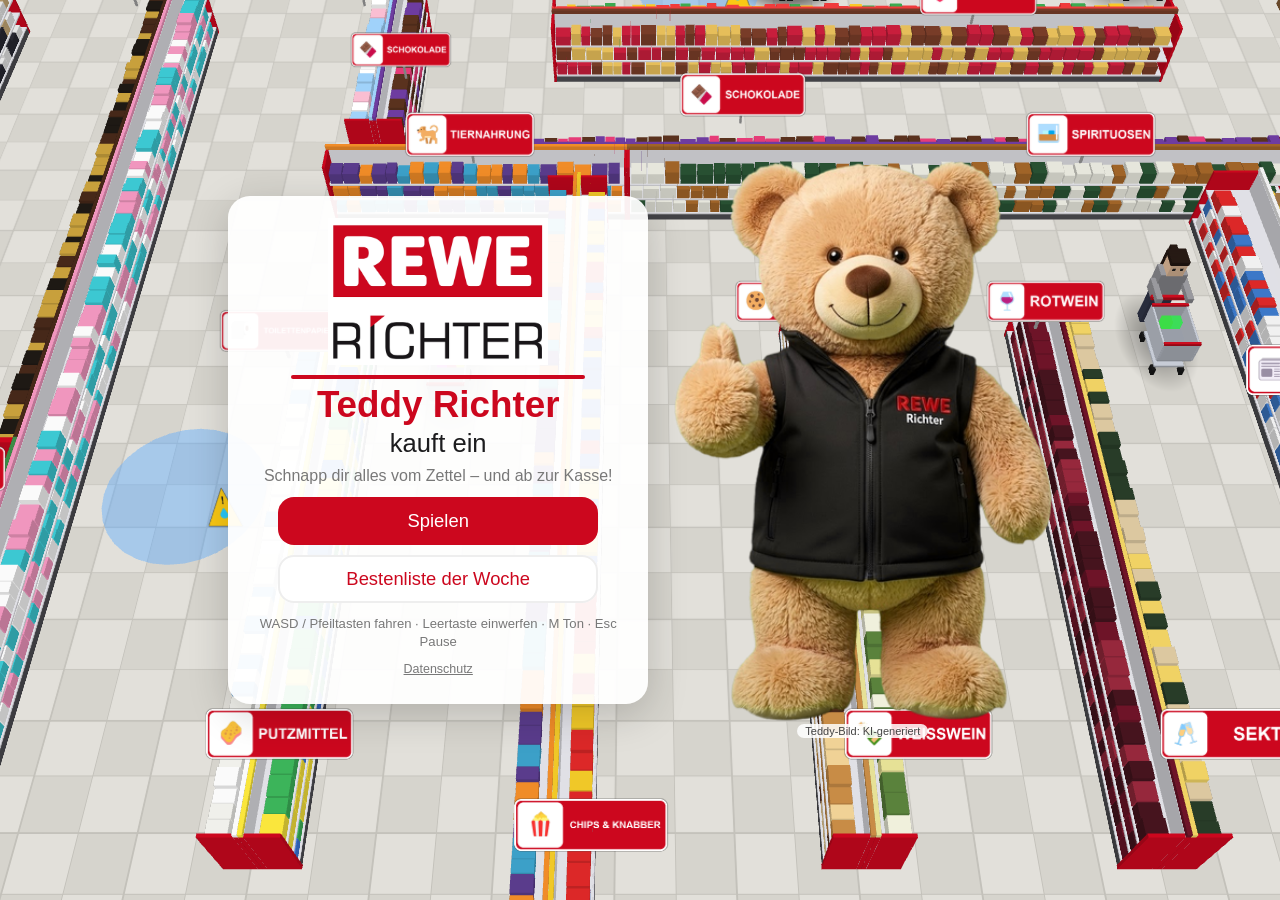
==== index.html @ 95f9fb53 "Spiel aktualisiert 2026-11-13 15:32" ====
<!doctype html>
<html lang="de">
<head>
<meta charset="utf-8">
<meta name="viewport" content="width=device-width, initial-scale=1, maximum-scale=1, user-scalable=no, viewport-fit=cover">
<meta name="theme-color" content="#cc071e">
<title>Teddy Richter kauft ein</title>
<meta name="description" content="Das Einkaufsspiel vom REWE Richter: Hilf Teddy, den Einkaufszettel abzuarbeiten – und ab zur Kasse!">
<meta property="og:title" content="Teddy Richter kauft ein">
<meta property="og:description" content="Das Einkaufsspiel vom REWE Richter. Wer ist diese Woche am schnellsten?">
<meta property="og:image" content="img/teddy-daumen.png">
<link rel="icon" href="img/icons/baecker.png">
<link rel="stylesheet" href="css/style.css">
<script type="importmap">
{ "imports": { "three": "./js/vendor/three.module.min.js" } }
</script>
</head>
<body>
<div id="game"></div>

<!-- HUD im Spiel -->
<div id="hud" class="hidden">
  <div id="timer">00:00.0</div>
  <button id="btn-pause" class="hud-btn" aria-label="Pause">II</button>
  <button id="btn-mute" class="hud-btn" aria-label="Ton an/aus">🔊</button>
  <div id="list-panel"></div>
  <div id="banner" class="hidden"></div>
  <div id="prompt" class="hidden"></div>
</div>

<!-- Touch-Steuerung -->
<div id="touch" class="hidden">
  <div id="stick"><div id="stick-knob"></div></div>
  <button id="btn-throw"><img id="throw-icon" alt=""><span>Einwerfen</span></button>
</div>

<!-- Bildschirme -->
<div id="screen-loading" class="screen center">
  <div class="card small"><img src="img/logo.png" class="logo" alt="REWE Richter"><p id="loading-text">Markt wird aufgebaut …</p></div>
</div>

<div id="screen-menu" class="screen hidden">
  <div class="menu-wrap">
    <div class="card menu-card">
      <img src="img/logo.png" class="logo" alt="REWE Richter">
      <div class="red-rule"></div>
      <h1>Teddy Richter</h1>
      <h2>kauft ein</h2>
      <p class="sub">Schnapp dir alles vom Zettel – und ab zur Kasse!</p>
      <button class="btn red" data-go="setup">Spielen</button>
      <button class="btn white" data-go="scores">Bestenliste der Woche</button>
      <p class="hint desktop-only">WASD / Pfeiltasten fahren · Leertaste einwerfen · M Ton · Esc Pause</p>
      <p class="hint touch-only">Links lenken · rechts einwerfen</p>
      <p class="legal"><span id="impressum-wrap"><a id="link-impressum" target="_blank" rel="noopener">Impressum</a> · </span><a href="datenschutz.html" target="_blank">Datenschutz</a></p>
    </div>
    <figure class="teddy-fig menu-teddy">
      <img src="img/teddy-daumen.png" alt="Teddy Richter zeigt Daumen hoch">
      <figcaption class="ki">Teddy-Bild: KI-generiert</figcaption>
    </figure>
  </div>
</div>

<div id="screen-setup" class="screen hidden center">
  <div class="card setup-card">
    <div class="setup-top">
      <figure class="teddy-fig setup-teddy">
        <img src="img/teddy-zeigt.png" alt="Teddy Richter">
        <figcaption class="ki">Teddy-Bild: KI-generiert</figcaption>
      </figure>
      <div>
        <p class="muted">Deine Spielfigur</p>
        <h1>Teddy Richter</h1>
        <p>Das Maskottchen vom REWE Richter schnappt sich heute selbst den Wagen.</p>
        <p>Hilf Teddy, den Einkaufszettel abzuarbeiten – und zwar flott!</p>
      </div>
    </div>
    <p class="muted center-text">Schwierigkeit</p>
    <div id="diff-buttons" class="row"></div>
    <div class="row">
      <button class="btn grey small-btn" data-go="menu">Zurück</button>
      <button class="btn red" id="btn-go">Los geht's!</button>
    </div>
    <p id="setup-error" class="error hidden"></p>
  </div>
</div>

<div id="screen-list" class="screen hidden center dim">
  <div class="list-layout">
    <div id="list-big"></div>
    <div class="list-info">
      <h1>Dein Einkaufszettel</h1>
      <p>Sammle alle Artikel ein und fahre dann so schnell wie möglich durch eine Kasse.</p>
      <p>Jeder fehlende, falsche oder doppelte Artikel kostet 10 Strafsekunden.</p>
      <p>Achte auf Durchsagen – Angebote bringen 5 Sekunden Bonus!</p>
      <button class="btn red" id="btn-start">Start!</button>
    </div>
  </div>
</div>

<div id="screen-countdown" class="screen hidden center nopointer"><div id="count"></div></div>

<div id="screen-pause" class="screen hidden center dim">
  <div class="card small">
    <h1>Pause</h1>
    <button class="btn red" id="btn-resume">Weiter</button>
    <button class="btn grey" id="btn-quit">Zum Hauptmenü</button>
  </div>
</div>

<div id="screen-receipt" class="screen hidden dim">
  <div class="receipt-layout">
    <div id="receipt"></div>
    <div class="receipt-side">
      <h1>Geschafft!</h1>
      <p id="final-time" class="final"></p>
      <p id="check-state" class="muted-light"></p>
      <div id="name-box" class="hidden">
        <label for="name-input">Dein Name für die Bestenliste:</label>
        <input id="name-input" maxlength="14" autocomplete="off" autocapitalize="words" spellcheck="false" placeholder="Spitzname">
        <p id="name-error" class="error hidden"></p>
        <button class="btn red" id="btn-save">Eintragen</button>
      </div>
      <button class="btn grey" id="btn-skip">Ohne Eintrag weiter</button>
      <figure class="teddy-fig receipt-teddy">
        <img src="img/teddy-daumen.png" alt="">
        <figcaption class="ki">Teddy-Bild: KI-generiert</figcaption>
      </figure>
    </div>
  </div>
</div>

<div id="screen-scores" class="screen hidden center dim">
  <div class="card scores-card">
    <div class="scores-head">Bestenliste der Woche</div>
    <div id="score-tabs" class="row"></div>
    <div id="score-table"></div>
    <p id="week-info" class="muted center-text"></p>
    <div class="row">
      <button class="btn grey" data-go="menu">Hauptmenü</button>
      <button class="btn red" id="btn-again">Nochmal spielen</button>
    </div>
  </div>
</div>

<script type="module" src="js/main.js"></script>
</body>
</html>
---- css/style.css ----
:root {
  --red: #cc071e;
  --red-dark: #a30418;
  --paper: #fcfaf4;
  --dark: #1c1c1e;
  --grey: #787878;
  --bg: #ebe9e4;
  --yellow: #ffe178;
}
* { box-sizing: border-box; -webkit-tap-highlight-color: transparent; }
html, body { margin: 0; height: 100%; overflow: hidden; background: var(--bg); color: var(--dark);
  font-family: "Open Sans", "Segoe UI", Arial, sans-serif; touch-action: none; user-select: none; -webkit-user-select: none; }
#game { position: fixed; inset: 0; }
#game canvas { display: block; width: 100%; height: 100%; }
.hidden { display: none !important; }

/* Bildschirme */
.screen { position: fixed; inset: 0; z-index: 10; overflow-y: auto; overflow-x: hidden; padding: 16px; padding-top: max(16px, env(safe-area-inset-top)); }
.screen.center { display: flex; align-items: center; justify-content: center; }
.screen.dim { background: rgba(0, 0, 0, .5); }
.nopointer { pointer-events: none; }
.card { background: rgba(255, 255, 255, .94); border-radius: 22px; padding: 22px 26px; box-shadow: 0 10px 40px rgba(0,0,0,.18); text-align: center; }
.card.small { max-width: 360px; width: 100%; }
.logo { width: 220px; max-width: 70%; display: block; margin: 0 auto; }
.red-rule { height: 4px; background: var(--red); margin: 10px auto 6px; width: 80%; border-radius: 2px; }
h1 { color: var(--red); font-weight: 600; font-size: 2.3rem; margin: .1em 0; line-height: 1.1; }
h2 { font-weight: 400; font-size: 1.6rem; margin: 0 0 .3em; }
p { margin: .4em 0; line-height: 1.35; }
.sub, .muted { color: var(--grey); }
.muted-light { color: #ddd; }
.center-text { text-align: center; }
.hint { color: var(--grey); font-size: .82rem; margin-top: 12px; }
.legal { font-size: .78rem; margin-top: 10px; color: var(--grey); }
.legal a { color: var(--grey); }
.error { color: var(--red); font-weight: 600; }

.btn { display: block; width: 100%; max-width: 320px; margin: 10px auto; padding: 13px 18px; font-size: 1.15rem;
  border: none; border-radius: 16px; cursor: pointer; font-family: inherit; transition: transform .08s, filter .15s; }
.btn:active { transform: scale(.97); }
.btn:hover { filter: brightness(1.06); }
.btn.red { background: var(--red); color: #fff; }
.btn.white { background: #fff; color: var(--red); box-shadow: inset 0 0 0 2px #eee; }
.btn.grey { background: #c4c4c4; color: #333; }
.btn.small-btn { max-width: 140px; }
.btn:disabled { opacity: .5; cursor: default; }
.row { display: flex; gap: 10px; justify-content: center; flex-wrap: wrap; }
.row .btn { margin: 6px 0; flex: 1 1 120px; }
.diff { background: #fff; color: #333; box-shadow: inset 0 0 0 2px #e4e4e4; }
.diff.on { background: var(--red); color: #fff; box-shadow: none; }

/* Hauptmenü */
.menu-wrap { min-height: 100%; display: flex; align-items: center; justify-content: center; gap: 2vw; }
.menu-card { width: 420px; max-width: 100%; }
.teddy-fig { margin: 0; text-align: center; }
.teddy-fig img { display: block; max-width: 100%; margin: 0 auto; }
.ki { display: inline-block; font-size: 11px; background: rgba(255,255,255,.85); color: #444; border-radius: 10px; padding: 1px 8px; margin-top: 2px; }
.menu-teddy img { height: min(78vh, 560px); animation: wobble 3s ease-in-out infinite; transform-origin: 50% 100%; }
@keyframes wobble { 0%, 100% { transform: rotate(-2deg); } 50% { transform: rotate(2deg); } }

/* Auswahl */
.setup-card { max-width: 680px; width: 100%; }
.setup-top { display: flex; gap: 18px; align-items: center; text-align: left; margin-bottom: 10px; }
.setup-teddy { background: #ffeca8; border-radius: 22px; padding: 10px; flex: 0 0 auto; }
.setup-teddy img { height: 210px; }

/* Zettel */
.list-layout { display: flex; gap: 28px; align-items: center; flex-wrap: wrap; justify-content: center; }
.list-info { max-width: 380px; color: #fff; }
.list-info h1 { color: #fff; }
.paper { background: var(--paper); border-radius: 6px; box-shadow: 0 6px 24px rgba(0,0,0,.25); min-width: 260px; overflow: hidden; }
.paper .head { background: var(--red); color: #fff; font-weight: 700; font-size: 1.4rem; text-align: center; padding: 10px; font-family: Arial, sans-serif; letter-spacing: .02em; }
.paper ul { list-style: none; margin: 0; padding: 8px 14px 4px; }
.paper li { display: flex; align-items: center; gap: 10px; padding: 4px 0; font-weight: 700; font-family: Arial, sans-serif; font-size: 1.12rem; }
.paper li img { width: 26px; height: 26px; }
.paper .box { width: 24px; height: 24px; border: 3px solid #222; border-radius: 2px; flex: 0 0 auto; position: relative; }
.paper li.done .box::after { content: ""; position: absolute; left: 3px; top: -8px; width: 10px; height: 20px; border: solid #1e963c; border-width: 0 5px 5px 0; transform: rotate(40deg); }
.paper li.done .name { text-decoration: line-through; color: #888; }
.paper li.wrong { color: var(--red); font-weight: 400; }
.paper .wrong-head { color: var(--red); font-weight: 700; font-size: .95rem; padding: 6px 0 0; }
.paper .count { margin-left: auto; color: var(--red); }
.paper .foot { text-align: right; color: var(--grey); font-weight: 700; padding: 0 12px 8px; font-family: Arial, sans-serif; }

/* HUD */
#hud { position: fixed; inset: 0; pointer-events: none; z-index: 5; }
#timer { position: absolute; left: 12px; top: max(12px, env(safe-area-inset-top)); background: rgba(255,255,255,.93); color: var(--red);
  font-size: 2.1rem; padding: 2px 18px; border-radius: 18px; font-variant-numeric: tabular-nums; }
.hud-btn { pointer-events: auto; position: absolute; top: max(12px, env(safe-area-inset-top)); width: 46px; height: 46px; border-radius: 14px;
  border: none; background: rgba(255,255,255,.93); font-size: 1.2rem; font-weight: 700; color: #333; cursor: pointer; }
#btn-pause { left: 200px; }
#btn-mute { left: 252px; }
#list-panel { position: absolute; right: 12px; top: max(12px, env(safe-area-inset-top)); transform-origin: top right; }
#list-panel .paper { min-width: 230px; }
#list-panel .paper li { font-size: 1rem; padding: 2px 0; }
#banner { position: absolute; left: 50%; top: 80px; transform: translateX(-50%); background: var(--red); color: #fff; padding: 8px 22px;
  border-radius: 22px; font-size: 1.1rem; font-weight: 600; text-align: center; max-width: 92vw; }
#prompt { position: absolute; left: 50%; bottom: 26px; transform: translateX(-50%); background: rgba(20,20,20,.8); color: #fff;
  padding: 8px 22px; border-radius: 22px; font-size: 1.2rem; white-space: nowrap; }

/* Touch */
#touch { position: fixed; inset: 0; z-index: 6; pointer-events: none; }
#stick { pointer-events: auto; position: absolute; left: 22px; bottom: max(26px, env(safe-area-inset-bottom)); width: 150px; height: 150px;
  border-radius: 50%; background: rgba(255,255,255,.35); border: 3px solid rgba(255,255,255,.7); touch-action: none; }
#stick-knob { position: absolute; left: 45px; top: 45px; width: 60px; height: 60px; border-radius: 50%; background: rgba(204,7,30,.85); box-shadow: 0 2px 8px rgba(0,0,0,.3); }
#btn-throw { pointer-events: auto; position: absolute; right: 22px; bottom: max(30px, env(safe-area-inset-bottom)); width: 120px; height: 120px;
  border-radius: 50%; border: 4px solid #fff; background: var(--red); color: #fff; font-weight: 700; font-size: .95rem; touch-action: none;
  display: flex; flex-direction: column; align-items: center; justify-content: center; gap: 2px; opacity: .55; }
#btn-throw.ready { opacity: 1; box-shadow: 0 0 0 6px rgba(255,225,120,.8); }
#btn-throw img { width: 44px; height: 44px; }
#btn-throw img:not([src]) { display: none; }
body.touch #prompt { bottom: auto; top: 128px; font-size: 1rem; }

/* Countdown */
#count { font-size: 9rem; color: var(--red); font-weight: 700; text-shadow: 0 4px 0 #fff, 0 0 30px rgba(255,255,255,.8); }
#count.pop { animation: pop .35s ease-out; }
@keyframes pop { from { transform: scale(1.5); } to { transform: scale(1); } }

/* Kassenbon */
.receipt-layout { min-height: 100%; display: flex; gap: 30px; align-items: center; justify-content: center; flex-wrap: wrap; }
#receipt { background: var(--paper); width: 360px; max-width: 100%; padding: 22px 20px 18px; font-family: Consolas, "Courier New", monospace;
  font-size: .98rem; position: relative; filter: drop-shadow(0 6px 20px rgba(0,0,0,.3));
  -webkit-mask: radial-gradient(circle at 8px 0, transparent 7px, #000 8px) 0 0 / 16px 51% repeat-x, radial-gradient(circle at 8px 100%, transparent 7px, #000 8px) 0 100% / 16px 51% repeat-x;
  mask: radial-gradient(circle at 8px 0, transparent 7px, #000 8px) 0 0 / 16px 51% repeat-x, radial-gradient(circle at 8px 100%, transparent 7px, #000 8px) 0 100% / 16px 51% repeat-x; }
#receipt .logo { width: 170px; }
#receipt .title { text-align: center; color: var(--grey); font-weight: 700; margin: 8px 0 10px; font-size: .9rem; }
#receipt hr { border: none; border-top: 2px dashed #aaa; margin: 8px 0; }
#receipt .line { display: flex; gap: 8px; align-items: baseline; padding: 2px 0; }
#receipt .line .sym { width: 18px; font-weight: 700; }
#receipt .line .amt { margin-left: auto; font-weight: 700; white-space: nowrap; }
#receipt .bad { color: var(--red); }
#receipt .good { color: #1e963c; }
#receipt .total { background: var(--red); color: #fff; display: flex; justify-content: space-between; padding: 10px 12px; font-size: 1.35rem; font-weight: 700; margin-top: 10px; }
.receipt-side { color: #fff; max-width: 360px; width: 100%; text-align: center; }
.receipt-side h1 { color: #fff; font-size: 2.6rem; }
.final { font-size: 1.8rem; color: var(--yellow); margin: 0 0 8px; }
.receipt-side label { display: block; margin: 10px 0 6px; }
#name-input { width: 100%; max-width: 320px; font-size: 1.3rem; padding: 10px 14px; border-radius: 14px; border: none; text-align: center; font-family: inherit; }
.receipt-teddy img { height: 190px; margin-top: 10px; }

/* Bestenliste */
.scores-card { max-width: 520px; width: 100%; padding: 0 0 16px; overflow: hidden; }
.scores-head { background: var(--red); color: #fff; font-weight: 700; font-size: 1.5rem; padding: 14px; font-family: Arial, sans-serif; }
.scores-card .row { padding: 6px 16px 0; }
#score-table { padding: 6px 16px; min-height: 120px; }
#score-table table { width: 100%; border-collapse: collapse; font-size: 1.08rem; }
#score-table td { padding: 6px 4px; border-bottom: 1px solid #eee; }
#score-table td.rank { width: 36px; font-weight: 700; text-align: left; }
#score-table td.name { text-align: left; font-weight: 600; }
#score-table td.ok { color: var(--grey); font-size: .9rem; }
#score-table td.time { text-align: right; font-weight: 700; font-variant-numeric: tabular-nums; }
#score-table tr.me { background: #fff1b8; }
#score-table .empty { color: var(--grey); padding: 30px 0; }

.touch-only { display: none; }
body.touch .touch-only { display: block; }
body.touch .desktop-only { display: none; }

/* Handy */
@media (max-width: 760px), (max-height: 520px) {
  h1 { font-size: 1.8rem; }
  .menu-wrap { flex-direction: column-reverse; gap: 0; }
  .menu-teddy img { height: 26vh; }
  .menu-card { padding: 16px; }
  .logo { width: 160px; }
  .setup-top { flex-direction: column; text-align: center; }
  .setup-teddy img { height: 150px; }
  #timer { font-size: 1.5rem; padding: 2px 12px; }
  #btn-pause { left: 12px; top: calc(max(12px, env(safe-area-inset-top)) + 50px); width: 40px; height: 40px; }
  #btn-mute { left: 58px; top: calc(max(12px, env(safe-area-inset-top)) + 50px); width: 40px; height: 40px; }
  #list-panel { transform: scale(.68); }
  /* Durchsage und Hinweis unten über der Steuerung, damit der Zettel oben frei bleibt */
  #banner { top: auto; bottom: calc(max(26px, env(safe-area-inset-bottom)) + 210px); font-size: .9rem; width: max-content; }
  body.touch #prompt { top: auto; bottom: calc(max(26px, env(safe-area-inset-bottom)) + 165px); }
  #receipt { width: 320px; font-size: .88rem; }
  .receipt-teddy { display: none; }
  .list-layout { gap: 12px; }
}
@media (max-height: 520px) and (orientation: landscape) {
  .menu-wrap { flex-direction: row; }
  .menu-teddy img { height: 70vh; }
  #list-panel { transform: scale(.6); }
  /* Querformat: Durchsage links neben dem Zettel, Hinweis unten zwischen Joystick und Knopf */
  #banner { left: 112px; right: 170px; bottom: auto; top: 12px; transform: none; width: auto; max-width: none; }
  body.touch #prompt { bottom: 20px; }
}
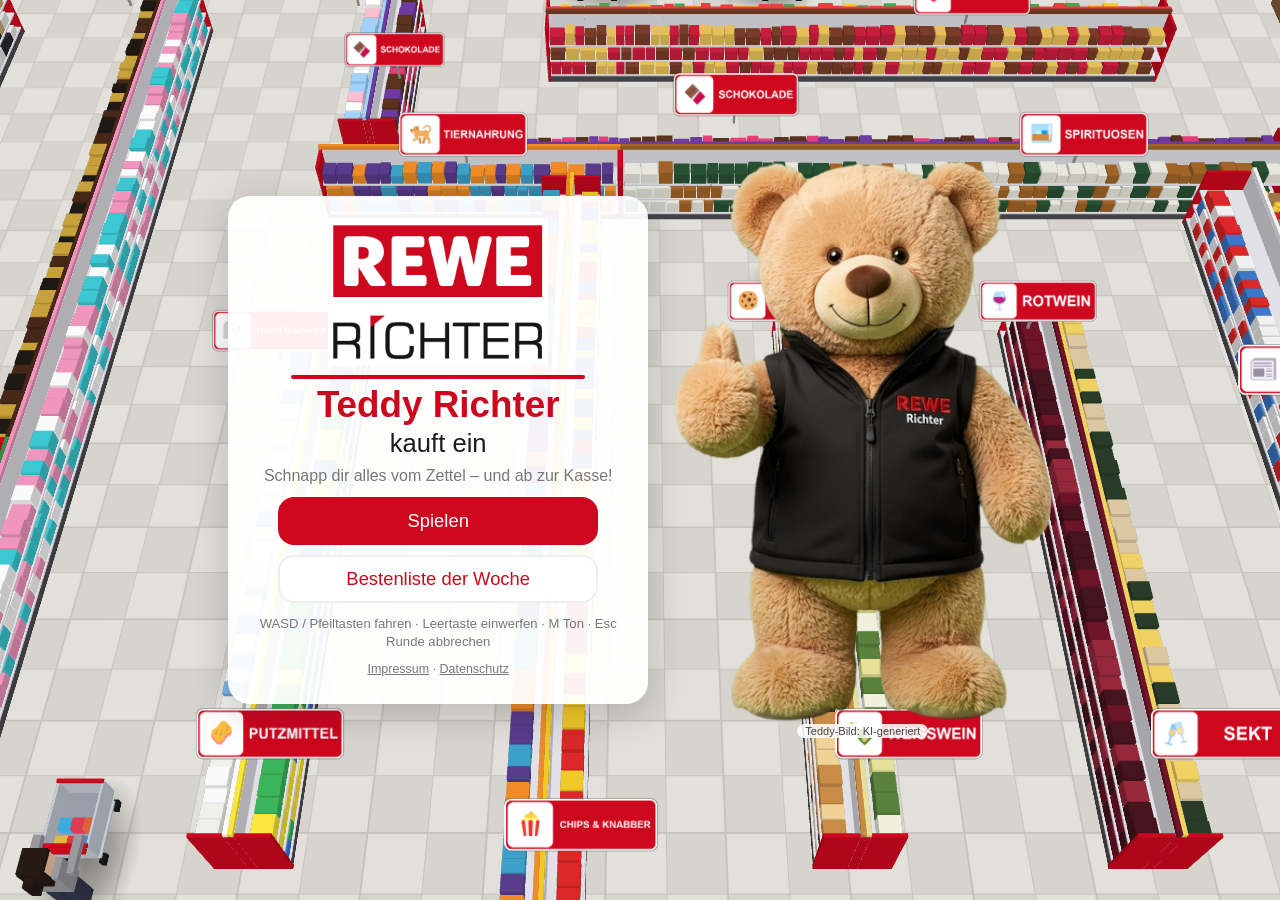
==== commit 22902247: "Keine Pause mehr: ✕ fragt nur nach Abbrechen, die Uhr läuft weiter" ====
--- a/index.html
+++ b/index.html
@@ -21,7 +21,7 @@
 <!-- HUD im Spiel -->
 <div id="hud" class="hidden">
   <div id="timer">00:00.0</div>
-  <button id="btn-pause" class="hud-btn" aria-label="Pause">II</button>
+  <button id="btn-pause" class="hud-btn" aria-label="Runde abbrechen">✕</button>
   <button id="btn-mute" class="hud-btn" aria-label="Ton an/aus">🔊</button>
   <div id="list-panel"></div>
   <div id="banner" class="hidden"></div>
@@ -49,7 +49,7 @@
       <p class="sub">Schnapp dir alles vom Zettel – und ab zur Kasse!</p>
       <button class="btn red" data-go="setup">Spielen</button>
       <button class="btn white" data-go="scores">Bestenliste der Woche</button>
-      <p class="hint desktop-only">WASD / Pfeiltasten fahren · Leertaste einwerfen · M Ton · Esc Pause</p>
+      <p class="hint desktop-only">WASD / Pfeiltasten fahren · Leertaste einwerfen · M Ton · Esc Runde abbrechen</p>
       <p class="hint touch-only">Links lenken · rechts einwerfen</p>
       <p class="legal"><span id="impressum-wrap"><a id="link-impressum" target="_blank" rel="noopener">Impressum</a> · </span><a href="datenschutz.html" target="_blank">Datenschutz</a></p>
     </div>
@@ -101,9 +101,10 @@
 
 <div id="screen-pause" class="screen hidden center dim">
   <div class="card small">
-    <h1>Pause</h1>
-    <button class="btn red" id="btn-resume">Weiter</button>
-    <button class="btn grey" id="btn-quit">Zum Hauptmenü</button>
+    <h1>Runde abbrechen?</h1>
+    <p class="muted">Die Uhr läuft weiter.</p>
+    <button class="btn red" id="btn-resume">Weiterspielen</button>
+    <button class="btn grey" id="btn-quit">Abbrechen, zum Hauptmenü</button>
   </div>
 </div>
 
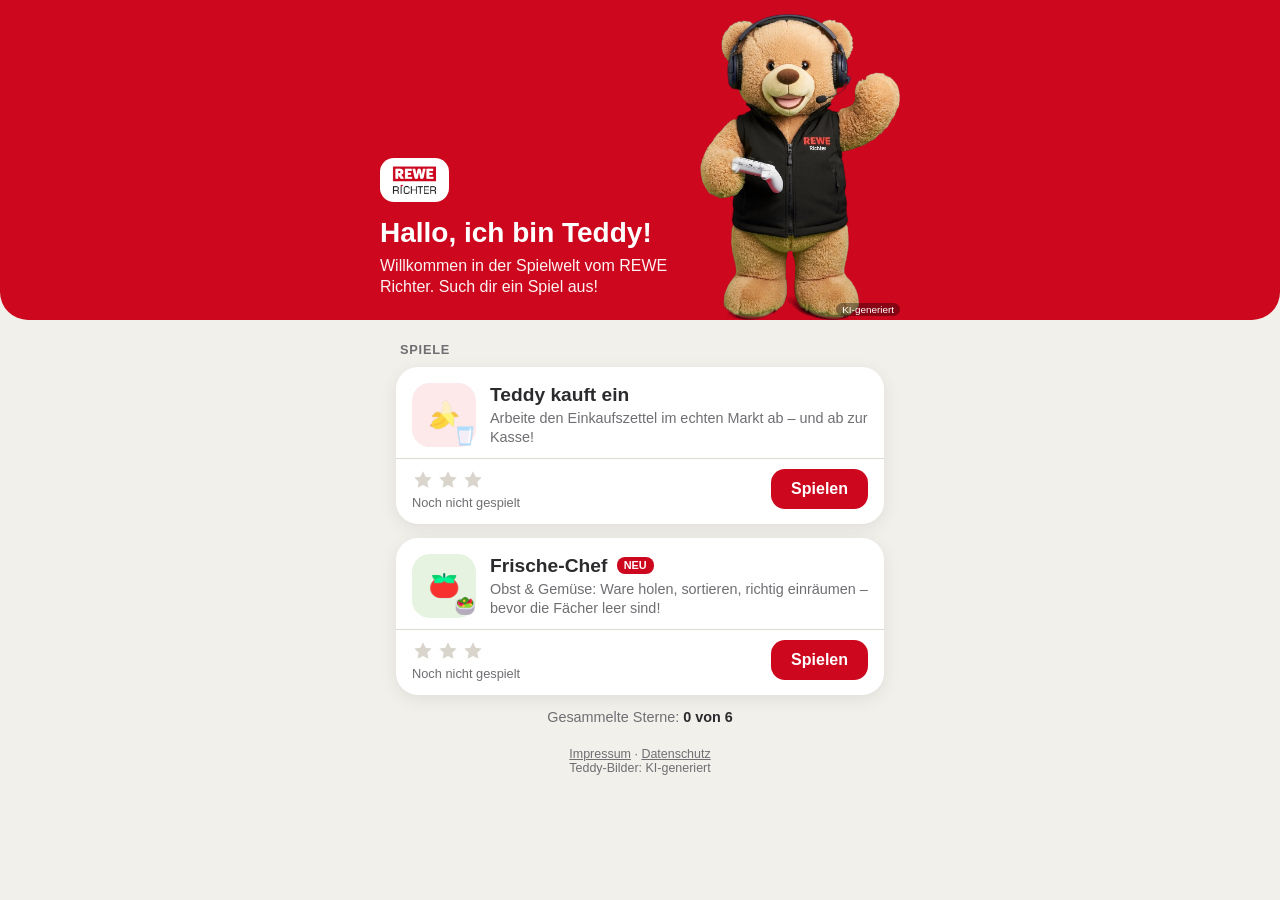
==== commit ab827229: "Spiel aktualisiert 2026-11-17 17:07" ====
--- a/index.html
+++ b/index.html
@@ -4,145 +4,130 @@
 <meta charset="utf-8">
 <meta name="viewport" content="width=device-width, initial-scale=1, maximum-scale=1, user-scalable=no, viewport-fit=cover">
 <meta name="theme-color" content="#cc071e">
-<title>Teddy Richter kauft ein</title>
-<meta name="description" content="Das Einkaufsspiel vom REWE Richter: Hilf Teddy, den Einkaufszettel abzuarbeiten – und ab zur Kasse!">
-<meta property="og:title" content="Teddy Richter kauft ein">
-<meta property="og:description" content="Das Einkaufsspiel vom REWE Richter. Wer ist diese Woche am schnellsten?">
-<meta property="og:image" content="img/teddy-daumen.png">
-<link rel="icon" href="img/icons/baecker.png">
-<link rel="stylesheet" href="css/style.css">
-<script type="importmap">
-{ "imports": { "three": "./js/vendor/three.module.min.js" } }
-</script>
+<title>REWE Richter Spielwelt</title>
+<meta name="description" content="Die Spielwelt vom REWE Richter: Kauf mit Teddy ein oder werde Frische-Chef in der Obst- und Gemüseabteilung.">
+<meta property="og:title" content="REWE Richter Spielwelt">
+<meta property="og:description" content="Zwei Spiele mit Teddy Richter – direkt im Browser, auf dem Handy und am PC.">
+<meta property="og:image" content="shared/img/teddy-gamer.png">
+<link rel="icon" href="shared/img/icons/obst.png">
+<link rel="stylesheet" href="shared/css/spielwelt.css">
+<style>
+  * { box-sizing: border-box; -webkit-tap-highlight-color: transparent; }
+  html, body { margin: 0; min-height: 100%; background: var(--sw-bg); color: var(--sw-anthrazit);
+    font-family: "Open Sans", "Segoe UI", Arial, sans-serif; touch-action: manipulation;
+    -webkit-text-size-adjust: 100%; overscroll-behavior: none; }
+  .top { background: var(--sw-red); color: #fff; padding: max(14px, env(safe-area-inset-top)) 16px 0;
+    border-radius: 0 0 28px 28px; position: relative; overflow: hidden; }
+  .top-inner { max-width: 520px; margin: 0 auto; display: flex; align-items: flex-end; gap: 6px; min-height: 190px; }
+  .hello { flex: 1; padding-bottom: 22px; }
+  .logo-pill { display: inline-block; background: #fff; border-radius: 14px; padding: 7px 12px; margin-bottom: 12px; }
+  .logo-pill img { height: 30px; display: block; }
+  .hello h1 { font-size: 1.75rem; line-height: 1.1; margin: 0 0 6px; font-weight: 700; }
+  .hello p { margin: 0; font-size: 1rem; opacity: .95; line-height: 1.35; }
+  .teddy { width: 42%; max-width: 200px; margin: 0; position: relative; align-self: flex-end; }
+  .teddy img { width: 100%; display: block; }
+  .teddy figcaption { position: absolute; right: 0; bottom: 4px; font-size: .62rem; background: rgba(0,0,0,.35);
+    color: #fff; padding: 1px 6px; border-radius: 8px; }
+  main { max-width: 520px; margin: 0 auto; padding: 18px 16px 8px; }
+  .label { font-size: .8rem; font-weight: 700; letter-spacing: .06em; text-transform: uppercase; color: var(--sw-grey); margin: 4px 4px 10px; }
+  .game { display: block; text-decoration: none; color: inherit; background: var(--sw-paper); border-radius: 22px;
+    box-shadow: 0 4px 18px rgba(0,0,0,.08); margin-bottom: 14px; overflow: hidden; transition: transform .08s; }
+  .game:active { transform: scale(.98); }
+  .game-head { display: flex; align-items: center; gap: 14px; padding: 16px 16px 10px; }
+  .game-icon { width: 64px; height: 64px; border-radius: 18px; flex: none; display: grid; place-items: center; position: relative; }
+  .game-icon img { width: 44px; height: 44px; }
+  .game-icon img + img { position: absolute; width: 30px; height: 30px; right: -4px; bottom: -4px; }
+  .g1 .game-icon { background: #fde8ea; }
+  .g2 .game-icon { background: #e6f3e1; }
+  .game h2 { margin: 0; font-size: 1.2rem; line-height: 1.2; }
+  .game .new { display: inline-block; font-size: .68rem; font-weight: 700; background: var(--sw-red); color: #fff;
+    border-radius: 8px; padding: 2px 7px; vertical-align: 3px; margin-left: 4px; }
+  .game p { margin: 3px 0 0; color: var(--sw-grey); font-size: .9rem; line-height: 1.35; }
+  .game-foot { display: flex; align-items: center; justify-content: space-between; gap: 10px; padding: 10px 16px 14px;
+    border-top: 1px solid var(--sw-line); }
+  .best { font-size: .8rem; color: var(--sw-grey); }
+  .play { background: var(--sw-red); color: #fff; font-weight: 700; border-radius: 14px; padding: 11px 20px; font-size: 1rem; }
+  .total { text-align: center; margin: 8px 0 4px; font-size: .9rem; color: var(--sw-grey); }
+  .total b { color: var(--sw-anthrazit); }
+  footer { text-align: center; font-size: .78rem; color: var(--sw-grey); padding: 10px 16px max(20px, env(safe-area-inset-bottom)); }
+  footer a { color: var(--sw-grey); }
+</style>
 </head>
 <body>
-<div id="game"></div>
-
-<!-- HUD im Spiel -->
-<div id="hud" class="hidden">
-  <div id="timer">00:00.0</div>
-  <button id="btn-pause" class="hud-btn" aria-label="Runde abbrechen">✕</button>
-  <button id="btn-mute" class="hud-btn" aria-label="Ton an/aus">🔊</button>
-  <div id="list-panel"></div>
-  <div id="banner" class="hidden"></div>
-  <div id="prompt" class="hidden"></div>
-</div>
-
-<!-- Touch-Steuerung -->
-<div id="touch" class="hidden">
-  <div id="stick"><div id="stick-knob"></div></div>
-  <button id="btn-throw"><img id="throw-icon" alt=""><span>Einwerfen</span></button>
-</div>
-
-<!-- Bildschirme -->
-<div id="screen-loading" class="screen center">
-  <div class="card small"><img src="img/logo.png" class="logo" alt="REWE Richter"><p id="loading-text">Markt wird aufgebaut …</p></div>
-</div>
-
-<div id="screen-menu" class="screen hidden">
-  <div class="menu-wrap">
-    <div class="card menu-card">
-      <img src="img/logo.png" class="logo" alt="REWE Richter">
-      <div class="red-rule"></div>
-      <h1>Teddy Richter</h1>
-      <h2>kauft ein</h2>
-      <p class="sub">Schnapp dir alles vom Zettel – und ab zur Kasse!</p>
-      <button class="btn red" data-go="setup">Spielen</button>
-      <button class="btn white" data-go="scores">Bestenliste der Woche</button>
-      <p class="hint desktop-only">WASD / Pfeiltasten fahren · Leertaste einwerfen · M Ton · Esc Runde abbrechen</p>
-      <p class="hint touch-only">Links lenken · rechts einwerfen</p>
-      <p class="legal"><span id="impressum-wrap"><a id="link-impressum" target="_blank" rel="noopener">Impressum</a> · </span><a href="datenschutz.html" target="_blank">Datenschutz</a></p>
+<header class="top">
+  <div class="top-inner">
+    <div class="hello">
+      <div class="logo-pill"><img src="shared/img/logo.png" alt="REWE Richter"></div>
+      <h1>Hallo, ich bin Teddy!</h1>
+      <p>Willkommen in der Spielwelt vom REWE Richter. Such dir ein Spiel aus!</p>
     </div>
-    <figure class="teddy-fig menu-teddy">
-      <img src="img/teddy-daumen.png" alt="Teddy Richter zeigt Daumen hoch">
-      <figcaption class="ki">Teddy-Bild: KI-generiert</figcaption>
+    <figure class="teddy">
+      <img src="shared/img/teddy-gamer.png" alt="Teddy Richter mit Headset und Controller winkt">
+      <figcaption>KI-generiert</figcaption>
     </figure>
   </div>
-</div>
+</header>
 
-<div id="screen-setup" class="screen hidden center">
-  <div class="card setup-card">
-    <div class="setup-top">
-      <figure class="teddy-fig setup-teddy">
-        <img src="img/teddy-zeigt.png" alt="Teddy Richter">
-        <figcaption class="ki">Teddy-Bild: KI-generiert</figcaption>
-      </figure>
+<main>
+  <div class="label">Spiele</div>
+
+  <a class="game g1" href="einkauf/">
+    <div class="game-head">
+      <div class="game-icon"><img src="shared/img/icons/bananen.png" alt=""><img src="shared/img/icons/milch.png" alt=""></div>
       <div>
-        <p class="muted">Deine Spielfigur</p>
-        <h1>Teddy Richter</h1>
-        <p>Das Maskottchen vom REWE Richter schnappt sich heute selbst den Wagen.</p>
-        <p>Hilf Teddy, den Einkaufszettel abzuarbeiten – und zwar flott!</p>
+        <h2>Teddy kauft ein</h2>
+        <p>Arbeite den Einkaufszettel im echten Markt ab – und ab zur Kasse!</p>
       </div>
     </div>
-    <p class="muted center-text">Schwierigkeit</p>
-    <div id="diff-buttons" class="row"></div>
-    <div class="row">
-      <button class="btn grey small-btn" data-go="menu">Zurück</button>
-      <button class="btn red" id="btn-go">Los geht's!</button>
+    <div class="game-foot">
+      <div><div class="sw-stars" data-stars="einkauf"></div><div class="best" data-best="einkauf"></div></div>
+      <span class="play">Spielen</span>
     </div>
-    <p id="setup-error" class="error hidden"></p>
-  </div>
-</div>
+  </a>
 
-<div id="screen-list" class="screen hidden center dim">
-  <div class="list-layout">
-    <div id="list-big"></div>
-    <div class="list-info">
-      <h1>Dein Einkaufszettel</h1>
-      <p>Sammle alle Artikel ein und fahre dann so schnell wie möglich durch eine Kasse.</p>
-      <p>Jeder fehlende, falsche oder doppelte Artikel kostet 10 Strafsekunden.</p>
-      <p>Achte auf Durchsagen – Angebote bringen 5 Sekunden Bonus!</p>
-      <button class="btn red" id="btn-start">Start!</button>
+  <a class="game g2" href="frische-chef/">
+    <div class="game-head">
+      <div class="game-icon"><img src="shared/img/icons/tomaten.png" alt=""><img src="shared/img/icons/salate.png" alt=""></div>
+      <div>
+        <h2>Frische-Chef <span class="new">NEU</span></h2>
+        <p>Obst &amp; Gemüse: Ware holen, sortieren, richtig einräumen – bevor die Fächer leer sind!</p>
+      </div>
     </div>
-  </div>
-</div>
+    <div class="game-foot">
+      <div><div class="sw-stars" data-stars="frische-chef"></div><div class="best" data-best="frische-chef"></div></div>
+      <span class="play">Spielen</span>
+    </div>
+  </a>
 
-<div id="screen-countdown" class="screen hidden center nopointer"><div id="count"></div></div>
+  <p class="total" id="total"></p>
+</main>
 
-<div id="screen-pause" class="screen hidden center dim">
-  <div class="card small">
-    <h1>Runde abbrechen?</h1>
-    <p class="muted">Die Uhr läuft weiter.</p>
-    <button class="btn red" id="btn-resume">Weiterspielen</button>
-    <button class="btn grey" id="btn-quit">Abbrechen, zum Hauptmenü</button>
-  </div>
-</div>
+<footer>
+  <a href="impressum.html">Impressum</a> · <a href="datenschutz.html">Datenschutz</a><br>
+  Teddy-Bilder: KI-generiert
+</footer>
 
-<div id="screen-receipt" class="screen hidden dim">
-  <div class="receipt-layout">
-    <div id="receipt"></div>
-    <div class="receipt-side">
-      <h1>Geschafft!</h1>
-      <p id="final-time" class="final"></p>
-      <p id="check-state" class="muted-light"></p>
-      <div id="name-box" class="hidden">
-        <label for="name-input">Dein Name für die Bestenliste:</label>
-        <input id="name-input" maxlength="14" autocomplete="off" autocapitalize="words" spellcheck="false" placeholder="Spitzname">
-        <p id="name-error" class="error hidden"></p>
-        <button class="btn red" id="btn-save">Eintragen</button>
-      </div>
-      <button class="btn grey" id="btn-skip">Ohne Eintrag weiter</button>
-      <figure class="teddy-fig receipt-teddy">
-        <img src="img/teddy-daumen.png" alt="">
-        <figcaption class="ki">Teddy-Bild: KI-generiert</figcaption>
-      </figure>
-    </div>
-  </div>
-</div>
-
-<div id="screen-scores" class="screen hidden center dim">
-  <div class="card scores-card">
-    <div class="scores-head">Bestenliste der Woche</div>
-    <div id="score-tabs" class="row"></div>
-    <div id="score-table"></div>
-    <p id="week-info" class="muted center-text"></p>
-    <div class="row">
-      <button class="btn grey" data-go="menu">Hauptmenü</button>
-      <button class="btn red" id="btn-again">Nochmal spielen</button>
-    </div>
-  </div>
-</div>
-
-<script type="module" src="js/main.js"></script>
+<script type="module">
+import * as fortschritt from './shared/js/fortschritt.js';
+const STAR = '<svg class="sw-star{on}" viewBox="0 0 24 24" aria-hidden="true"><path d="M12 2.5l2.9 6 6.6.9-4.8 4.6 1.2 6.5L12 17.4 6.1 20.5l1.2-6.5L2.5 9.4l6.6-.9z"/></svg>';
+const fmt = s => s >= 60 ? `${Math.floor(s / 60)}:${(s % 60).toFixed(1).padStart(4, '0')}` : `${s.toFixed(1)} s`;
+let total = 0;
+for (const id of ['einkauf', 'frische-chef']) {
+  const s = fortschritt.spiel(id);
+  total += s.sterne || 0;
+  const box = document.querySelector(`[data-stars="${id}"]`);
+  box.innerHTML = [1, 2, 3].map(i => STAR.replace('{on}', i <= (s.sterne || 0) ? ' on' : '')).join('');
+  box.setAttribute('aria-label', `${s.sterne || 0} von 3 Sternen`);
+  const best = document.querySelector(`[data-best="${id}"]`);
+  if (id === 'einkauf' && s.best && typeof s.best === 'object') {
+    const order = ['schwer', 'mittel', 'leicht'].filter(k => s.best[k] != null);
+    if (order.length) best.textContent = `Bestzeit ${order[0][0].toUpperCase() + order[0].slice(1)}: ${fmt(s.best[order[0]])}`;
+  } else if (typeof s.best === 'number') {
+    best.textContent = `Rekord: ${s.best.toLocaleString('de-DE')} Punkte`;
+  }
+  if (!best.textContent) best.textContent = 'Noch nicht gespielt';
+}
+document.getElementById('total').innerHTML = `Gesammelte Sterne: <b>${total} von 6</b>`;
+</script>
 </body>
 </html>
--- a/shared/css/spielwelt.css
+++ b/shared/css/spielwelt.css
@@ -0,0 +1,32 @@
+/* Gemeinsame Gestaltung der REWE Richter Spielwelt (Hub, Spiel 1, Frische-Chef). REWE-Rot / Weiß / Anthrazit. */
+:root {
+  --sw-red: #cc071e;
+  --sw-red-dark: #a30418;
+  --sw-anthrazit: #2b2b2e;
+  --sw-paper: #ffffff;
+  --sw-bg: #f2f0eb;
+  --sw-grey: #6e6e73;
+  --sw-line: #dedbd3;
+  --sw-gold: #f5b400;
+  --sw-green: #3c9a3c;
+  --sw-blue: #2f7fd1;
+}
+
+/* Kleiner, gut erreichbarer Rückweg zur Spielwahl */
+.sw-back {
+  position: fixed; z-index: 40; left: max(10px, env(safe-area-inset-left)); top: max(10px, env(safe-area-inset-top));
+  display: inline-flex; align-items: center; gap: 4px; min-height: 40px; padding: 0 14px;
+  background: rgba(255, 255, 255, .92); color: var(--sw-anthrazit); border-radius: 20px;
+  font: 600 .9rem/1 "Open Sans", "Segoe UI", Arial, sans-serif; text-decoration: none;
+  box-shadow: 0 2px 10px rgba(0, 0, 0, .15);
+}
+.sw-back:active { transform: scale(.96); }
+a.sw-btn { text-decoration: none; text-align: center; color: inherit; }
+
+/* Sterne */
+.sw-stars { display: inline-flex; gap: 3px; }
+.sw-star { width: 22px; height: 22px; display: inline-block; }
+.sw-star path { fill: #d9d5cc; }
+.sw-star.on path { fill: var(--sw-gold); }
+
+.sw-ki { font-size: .68rem; color: var(--sw-grey); }
